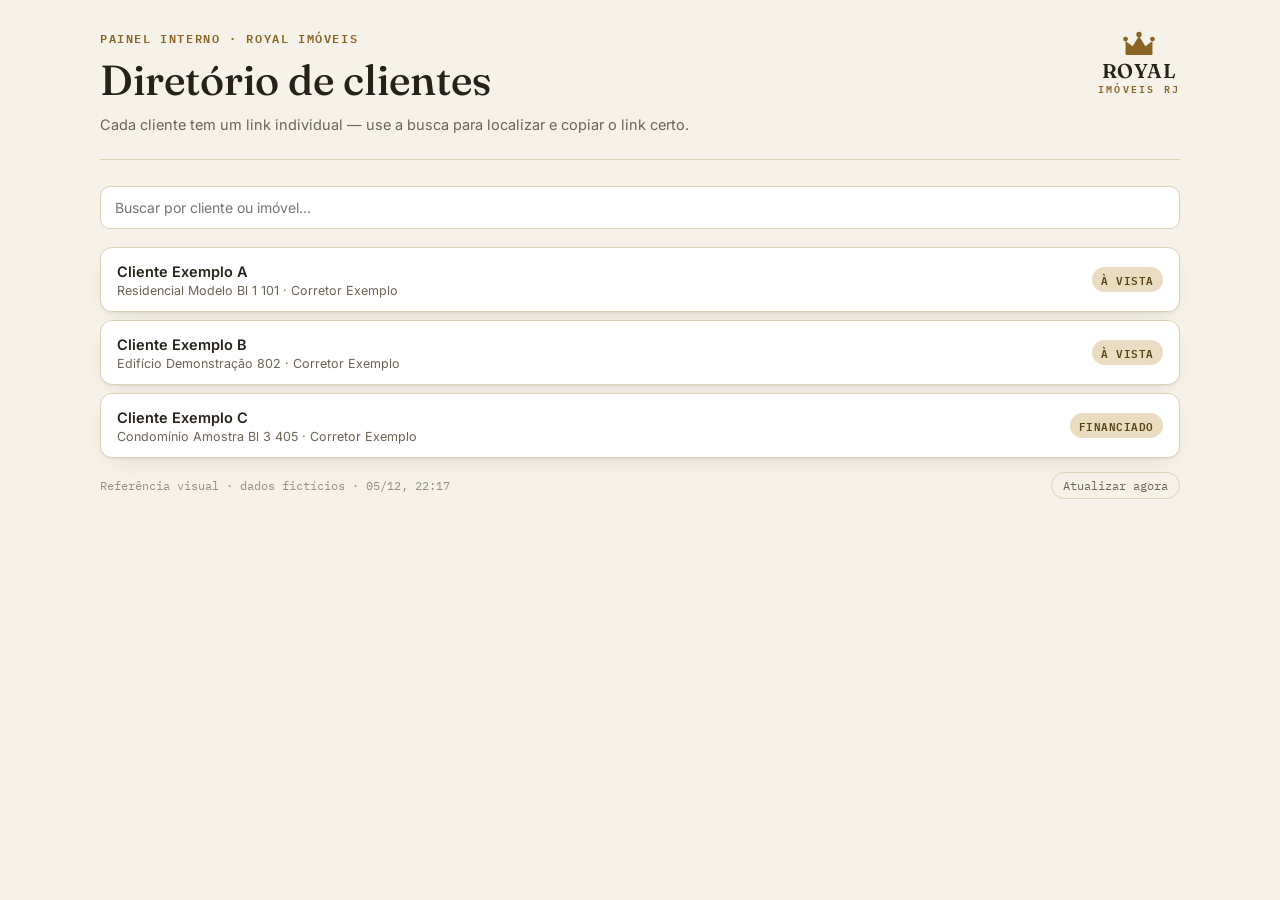
==== royal-imoveis-acompanhamento.html @ 807abe42 "Versiona o protótipo como referência visual O arquivo trazia embutidos nome, imóvel e corretor de 13" ====
<!doctype html>
<html lang="pt-BR">
<head>
<meta charset="utf-8">
<meta name="viewport" content="width=device-width, initial-scale=1">
<title>Royal Imóveis · Acompanhamento de Transação</title>
<link rel="preconnect" href="https://fonts.googleapis.com">
<link rel="preconnect" href="https://fonts.gstatic.com" crossorigin>
<link href="https://fonts.googleapis.com/css2?family=Fraunces:opsz,wght@9..144,400;9..144,500;9..144,600&family=Inter:wght@400;500;600;700&family=IBM+Plex+Mono:wght@500;600&display=swap" rel="stylesheet">
<style>
  :root{
    color-scheme: light dark;
    --bg:#F6F2E9;
    --surface:#FFFFFF;
    --panel:#EFE8D8;
    --panel-line:#E1D6BC;
    --ink:#26221A;
    --ink-soft:#6E6455;
    --ink-faint:#9A907C;
    --border:#DED2B4;
    --accent:#8A6425;
    --accent-deep:#5B4319;
    --accent-soft:#E9DCC0;
    --ok:#3E7A50;
    --ok-bg:#E4EFE3;
    --warn:#B4791E;
    --warn-bg:#F6EAD3;
    --bad:#AC4430;
    --bad-bg:#F5E1DA;
    --idle:#A79C87;
    --idle-bg:#EFEAE0;
    --shadow: 0 1px 2px rgba(38,34,26,.06), 0 8px 24px -12px rgba(38,34,26,.18);
  }
  @media (prefers-color-scheme: dark){
    :root:not([data-theme="light"]){
      --bg:#1B1811;
      --surface:#221E16;
      --panel:#2A251B;
      --panel-line:#3A3323;
      --ink:#EFE8D8;
      --ink-soft:#B6AB93;
      --ink-faint:#867A63;
      --border:#3A3323;
      --accent:#D8AE63;
      --accent-deep:#EFCB8C;
      --accent-soft:#3A311F;
      --ok:#7FBE8F;
      --ok-bg:#233327;
      --warn:#E0AC53;
      --warn-bg:#382C18;
      --bad:#E38468;
      --bad-bg:#3A241D;
      --idle:#8C8067;
      --idle-bg:#2A2619;
      --shadow: 0 1px 2px rgba(0,0,0,.3), 0 8px 24px -12px rgba(0,0,0,.5);
    }
  }
  :root[data-theme="dark"]{
    --bg:#1B1811;
    --surface:#221E16;
    --panel:#2A251B;
    --panel-line:#3A3323;
    --ink:#EFE8D8;
    --ink-soft:#B6AB93;
    --ink-faint:#867A63;
    --border:#3A3323;
    --accent:#D8AE63;
    --accent-deep:#EFCB8C;
    --accent-soft:#3A311F;
    --ok:#7FBE8F;
    --ok-bg:#233327;
    --warn:#E0AC53;
    --warn-bg:#382C18;
    --bad:#E38468;
    --bad-bg:#3A241D;
    --idle:#8C8067;
    --idle-bg:#2A2619;
    --shadow: 0 1px 2px rgba(0,0,0,.3), 0 8px 24px -12px rgba(0,0,0,.5);
  }

  *{box-sizing:border-box;}
  html,body{margin:0;padding:0;}
  body{
    background:var(--bg);
    color:var(--ink);
    font-family:"Inter",system-ui,sans-serif;
    padding-inline:20px;
    padding-block: 28px 60px;
    min-height:100%;
  }
  .wrap{max-width:1080px;margin:0 auto;}

  /* ---------- header ---------- */
  .topbar{
    display:flex;justify-content:space-between;align-items:flex-start;
    gap:24px;flex-wrap:wrap;
    padding-bottom:22px;margin-bottom:26px;
    border-bottom:1px solid var(--border);
  }
  .heading .eyebrow{
    font-family:"IBM Plex Mono",monospace;
    font-size:11.5px;font-weight:600;letter-spacing:.14em;
    text-transform:uppercase;color:var(--accent);
    margin:0 0 10px;
  }
  .heading h1{
    font-family:"Fraunces",serif;
    font-size:clamp(28px,4.2vw,42px);
    font-weight:500;line-height:1.08;margin:0 0 10px;
    text-wrap:balance;
  }
  .heading .meta{
    font-size:14.5px;color:var(--ink-soft);margin:0;line-height:1.6;
  }
  .heading .meta b{color:var(--ink);font-weight:600;}
  .brand{
    display:flex;flex-direction:column;align-items:center;gap:4px;flex-shrink:0;
    padding-top:2px;
  }
  .brand svg{width:34px;height:26px;flex-shrink:0;}
  .brand-text{font-family:"Fraunces",serif;line-height:1.1;text-align:center;}
  .brand-text .r1{font-size:20px;font-weight:600;color:var(--ink);letter-spacing:.03em;display:block;}
  .brand-text .r2{font-size:10px;letter-spacing:.22em;color:var(--accent);text-transform:uppercase;font-family:"IBM Plex Mono",monospace;font-weight:600;display:block;margin-top:1px;}

  /* ---------- progress strip ---------- */
  .progress-row{
    display:flex;align-items:center;gap:16px;margin-bottom:30px;flex-wrap:wrap;
  }
  .progress-track{
    flex:1 1 220px;height:8px;border-radius:99px;background:var(--panel);
    border:1px solid var(--panel-line);overflow:hidden;
  }
  .progress-fill{height:100%;background:var(--accent);border-radius:99px;transition:width .4s ease;}
  .progress-label{
    font-family:"IBM Plex Mono",monospace;font-size:12.5px;color:var(--ink-soft);
    white-space:nowrap;font-variant-numeric:tabular-nums;
  }

  /* ---------- category grid ---------- */
  .grid{
    display:grid;grid-template-columns:repeat(3,1fr);gap:18px;
  }
  @media (max-width:820px){ .grid{grid-template-columns:repeat(2,1fr);} }
  @media (max-width:560px){ .grid{grid-template-columns:1fr;} }

  .card{
    background:var(--surface);border:1px solid var(--border);border-radius:14px;
    padding:18px 18px 16px;box-shadow:var(--shadow);
  }
  .card-head{
    display:flex;justify-content:space-between;align-items:baseline;
    margin-bottom:12px;padding-bottom:10px;border-bottom:1px solid var(--panel-line);
  }
  .card-head h2{
    font-family:"IBM Plex Mono",monospace;font-size:12.5px;font-weight:600;
    letter-spacing:.09em;text-transform:uppercase;color:var(--ink);margin:0;
  }
  .card-head span{
    font-family:"IBM Plex Mono",monospace;font-size:11.5px;color:var(--ink-faint);
    font-variant-numeric:tabular-nums;
  }
  .items{display:flex;flex-direction:column;gap:9px;}
  .item{display:flex;align-items:flex-start;gap:9px;}
  .item .box{
    width:16px;height:16px;border-radius:5px;flex-shrink:0;margin-top:2px;
    display:flex;align-items:center;justify-content:center;
    border:1.5px solid var(--idle);
  }
  .item .box svg{width:10px;height:10px;display:none;}
  .item.st-done .box{background:var(--ok);border-color:var(--ok);}
  .item.st-done .box svg{display:block;stroke:var(--surface);}
  .item.st-progress .box{border-color:var(--warn);background:var(--warn-bg);}
  .item.st-progress .box::after{content:"";width:7px;height:7px;border-radius:99px;background:var(--warn);}
  .item.st-pending .box{border-color:var(--warn);}
  .item.st-late .box{border-color:var(--bad);background:var(--bad-bg);}
  .item.st-late .box::after{content:"";width:7px;height:7px;border-radius:99px;background:var(--bad);}
  .item.st-cancel .box{border-color:var(--ink-faint);background:var(--idle-bg);}
  .item .label{font-size:13.5px;line-height:1.45;color:var(--ink);}
  .item.st-idle .label{color:var(--ink-faint);}
  .item.st-cancel .label{color:var(--ink-faint);text-decoration:line-through;}
  .item .tag{
    display:inline-block;margin-left:7px;padding:1px 7px;border-radius:99px;
    font-family:"IBM Plex Mono",monospace;font-size:10px;font-weight:600;
    letter-spacing:.03em;vertical-align:middle;white-space:nowrap;
  }
  .item.st-progress .tag{background:var(--warn-bg);color:var(--warn);}
  .item.st-pending .tag{background:var(--warn-bg);color:var(--warn);}
  .item.st-late .tag{background:var(--bad-bg);color:var(--bad);}

  /* ---------- legend / footer ---------- */
  .legend{
    display:flex;flex-wrap:wrap;gap:16px;margin-top:26px;padding-top:18px;
    border-top:1px solid var(--border);
  }
  .legend .lg-item{display:flex;align-items:center;gap:6px;font-size:12px;color:var(--ink-soft);}
  .legend .dot{width:10px;height:10px;border-radius:4px;flex-shrink:0;}
  .foot{
    display:flex;justify-content:space-between;align-items:center;gap:12px;flex-wrap:wrap;
    margin-top:14px;font-family:"IBM Plex Mono",monospace;font-size:11.5px;color:var(--ink-faint);
  }
  .foot button{
    font:inherit;background:none;border:1px solid var(--border);color:var(--ink-soft);
    padding:5px 11px;border-radius:99px;cursor:pointer;
  }
  .foot button:hover{border-color:var(--accent);color:var(--accent);}
  .foot button:focus-visible, a:focus-visible, input:focus-visible{outline:2px solid var(--accent);outline-offset:2px;}

  /* ---------- states ---------- */
  .state{padding:60px 20px;text-align:center;color:var(--ink-soft);}
  .state h2{font-family:"Fraunces",serif;font-weight:500;color:var(--ink);font-size:22px;margin:0 0 8px;}
  .state p{font-size:14px;max-width:420px;margin:0 auto;}

  /* ---------- directory (index mode) ---------- */
  .search{
    width:100%;padding:12px 14px;border-radius:10px;border:1px solid var(--border);
    background:var(--surface);color:var(--ink);font:inherit;font-size:14px;margin-bottom:18px;
  }
  .dir-list{display:flex;flex-direction:column;gap:8px;}
  .dir-row{
    display:flex;justify-content:space-between;align-items:center;gap:12px;flex-wrap:wrap;
    background:var(--surface);border:1px solid var(--border);border-radius:12px;
    padding:13px 16px;text-decoration:none;color:inherit;box-shadow:var(--shadow);
  }
  .dir-row:hover{border-color:var(--accent);}
  .dir-main b{font-size:14.5px;font-weight:600;}
  .dir-main div{font-size:12.5px;color:var(--ink-soft);margin-top:2px;}
  .dir-badge{
    font-family:"IBM Plex Mono",monospace;font-size:10.5px;font-weight:600;letter-spacing:.05em;
    text-transform:uppercase;padding:3px 9px;border-radius:99px;background:var(--accent-soft);color:var(--accent-deep);
    white-space:nowrap;
  }
</style>
</head>
<body>
<div class="wrap" id="app">
  <div class="state"><h2>Carregando…</h2><p>Buscando os dados mais recentes da planilha Royal Imóveis.</p></div>
</div>

<script>
(function(){
  // ATENCAO: referencia visual apenas.
  //
  // Este arquivo foi o prototipo do projeto. Ele NAO e o site: a versao real
  // le do Supabase com login por cliente. O que vale aqui e o visual —
  // paleta, tipografia, cards, barra de progresso — que a fase 2 reaproveita.
  //
  // Os dados abaixo sao ficticios. A versao original trazia embutidos os nomes,
  // imoveis e corretores de 13 compradores reais, mais o ID da planilha do
  // Google, e por isso ficou fora do versionamento ate esta limpeza.
  //
  // As etapas seguem a estrutura reestruturada em setembro/2026 (10 a vista,
  // 9 financiado) e usam os rotulos PUBLICOS, que e o que o cliente le.

  var FLOWS = [
    { key:"avista", label:"À Vista" },
    { key:"financiado", label:"Financiado" }
  ];

  var CATEGORY_DEFS = {
    avista: [
      { name:"Contrato", idx:[5,6] },
      { name:"Sinal", idx:[7] },
      { name:"Certidões e ITBI", idx:[8,9] },
      { name:"Escritura", idx:[10,11] },
      { name:"Registro", idx:[12,13] },
      { name:"Entrega", idx:[14] }
    ],
    financiado: [
      { name:"Contrato", idx:[5,6] },
      { name:"Sinal", idx:[7] },
      { name:"Certidões e ITBI", idx:[8,9] },
      { name:"Financiamento", idx:[10] },
      { name:"Registro", idx:[11,12] },
      { name:"Entrega", idx:[13] }
    ]
  };

  var STATUS_META = {
    "concluído":   { cls:"st-done",     label:"Concluído" },
    "em andamento":{ cls:"st-progress", label:"Em andamento" },
    "pendente":    { cls:"st-pending",  label:"Pendente" },
    "atrasado":    { cls:"st-late",     label:"Atrasado" },
    "cancelado":   { cls:"st-cancel",   label:"Cancelado" },
    "não iniciado":{ cls:"st-idle",     label:"" }
  };

  function slugify(s){
    return (s || "").toString().normalize("NFD").replace(/[̀-ͯ]/g,"")
      .toLowerCase().trim().replace(/[^a-z0-9]+/g,"-").replace(/(^-+|-+$)/g,"");
  }

  function fmtTime(d){
    return d.toLocaleString("pt-BR", { hour:"2-digit", minute:"2-digit", day:"2-digit", month:"2-digit" });
  }

  var MOCK = {
    avista: {
      header: ["ID","Data da Assinatura","Cliente","Imóvel / Empreendimento","Corretor",
        "Preparação da minuta do contrato","Análise e quitação de ônus",
        "Pagamento do sinal","Emissão de certidões","Emissão do ITBI",
        "Documentação em análise no cartório","Agendamento da escritura",
        "Escritura enviada para registro","Registro em andamento",
        "Entrega da documentação final"],
      rows: [
        ["1","2026-06-01","Cliente Exemplo A","Residencial Modelo Bl 1 101","Corretor Exemplo",
         "Concluído","Concluído","Concluído","Concluído","Concluído",
         "Concluído","Em andamento","Não iniciado","Não iniciado","Não iniciado"],
        ["2","2026-08-15","Cliente Exemplo B","Edifício Demonstração 802","Corretor Exemplo",
         "Concluído","Concluído","Em andamento","Não iniciado","Não iniciado",
         "Não iniciado","Não iniciado","Não iniciado","Não iniciado","Não iniciado"]
      ]
    },
    financiado: {
      header: ["ID","Data da Assinatura","Cliente","Imóvel / Empreendimento","Corretor",
        "Preparação da minuta do contrato","Análise e quitação de ônus",
        "Pagamento do sinal","Emissão de certidões","Emissão do ITBI",
        "Aguardando contrato do banco","Contrato enviado para registro",
        "Registro em andamento","Entrega da documentação final"],
      rows: [
        ["1","2026-07-10","Cliente Exemplo C","Condomínio Amostra Bl 3 405","Corretor Exemplo",
         "Concluído","Concluído","Concluído","Concluído","Em andamento",
         "Não iniciado","Não iniciado","Não iniciado","Não iniciado"]
      ]
    }
  };

  async function loadClients(){
    var all = [];
    for (var i = 0; i < FLOWS.length; i++){
      var flow = FLOWS[i];
      var dados = MOCK[flow.key];
      for (var r = 0; r < dados.rows.length; r++){
        var row = dados.rows[r];
        all.push({
          flow: flow.key,
          flowLabel: flow.label,
          id: row[0],
          cliente: (row[2] || "").trim(),
          imovel: (row[3] || "").trim(),
          corretor: (row[4] || "").trim(),
          header: dados.header,
          row: row
        });
      }
    }
    return all;
  }

  function buildCategories(client){
    var defs = CATEGORY_DEFS[client.flow];
    return defs.map(function(def){
      var items = def.idx.map(function(i){
        var raw = (client.row[i] || "Não iniciado").trim();
        var key = raw.toLowerCase();
        var meta = STATUS_META[key] || { cls:"st-idle", label:raw };
        return { text: client.header[i], status: raw, meta: meta };
      });
      var done = items.filter(function(it){ return it.meta.cls === "st-done"; }).length;
      return { name: def.name, items: items, done: done, total: items.length };
    });
  }

  function overallProgress(categories){
    var done = 0, total = 0;
    categories.forEach(function(c){ done += c.done; total += c.total; });
    return { done: done, total: total, pct: total ? Math.round((done/total)*100) : 0 };
  }

  var BRAND_SVG = '<svg viewBox="0 0 48 36" xmlns="http://www.w3.org/2000/svg">'
    + '<path d="M5 32 L5 15 L15 22.5 L24 8 L33 22.5 L43 15 L43 32 Z" fill="var(--accent)"/>'
    + '<circle cx="5" cy="12.5" r="3.4" fill="var(--accent)"/>'
    + '<circle cx="24" cy="6" r="3.8" fill="var(--accent)"/>'
    + '<circle cx="43" cy="12.5" r="3.4" fill="var(--accent)"/>'
    + '<rect x="5" y="31" width="38" height="4" rx="1.3" fill="var(--accent)"/>'
    + '</svg>';

  function brandBlock(){
    return '<div class="brand">' + BRAND_SVG +
      '<div class="brand-text"><span class="r1">ROYAL</span><span class="r2">Imóveis RJ</span></div></div>';
  }

  function checkSvg(){
    return '<svg viewBox="0 0 10 10"><polyline points="1,5.2 4,8 9,1.5" fill="none" stroke-width="1.6" stroke-linecap="round" stroke-linejoin="round"/></svg>';
  }

  function renderClient(client, categories){
    var prog = overallProgress(categories);
    var app = document.getElementById("app");

    var cardsHtml = categories.map(function(cat){
      var itemsHtml = cat.items.map(function(it){
        var tag = (it.meta.label && it.meta.cls !== "st-done" && it.meta.cls !== "st-idle")
          ? '<span class="tag">' + it.meta.label + '</span>' : "";
        return '<div class="item ' + it.meta.cls + '"><span class="box">' + (it.meta.cls === "st-done" ? checkSvg() : "") + '</span>'
          + '<span class="label">' + it.text + tag + '</span></div>';
      }).join("");
      return '<div class="card"><div class="card-head"><h2>' + cat.name + '</h2>'
        + '<span>' + cat.done + '/' + cat.total + '</span></div>'
        + '<div class="items">' + itemsHtml + '</div></div>';
    }).join("");

    app.innerHTML =
      '<div class="topbar">'
        + '<div class="heading">'
          + '<p class="eyebrow">Acompanhamento de transação</p>'
          + '<h1>' + (client.imovel || client.cliente) + '</h1>'
          + '<p class="meta">Cliente: <b>' + client.cliente + '</b> · Corretor responsável: <b>' + (client.corretor || "—") + '</b> · Modalidade: <b>' + client.flowLabel + '</b></p>'
        + '</div>'
        + brandBlock()
      + '</div>'
      + '<div class="progress-row">'
        + '<div class="progress-track"><div class="progress-fill" style="width:' + prog.pct + '%"></div></div>'
        + '<div class="progress-label">' + prog.done + ' de ' + prog.total + ' etapas concluídas · ' + prog.pct + '%</div>'
      + '</div>'
      + '<div class="grid">' + cardsHtml + '</div>'
      + '<div class="legend">'
        + '<div class="lg-item"><span class="dot" style="background:var(--ok)"></span>Concluído</div>'
        + '<div class="lg-item"><span class="dot" style="background:var(--warn)"></span>Em andamento / pendente</div>'
        + '<div class="lg-item"><span class="dot" style="background:var(--bad)"></span>Atrasado</div>'
        + '<div class="lg-item"><span class="dot" style="border:1.5px solid var(--idle);background:transparent"></span>Não iniciado</div>'
      + '</div>'
      + '<div class="foot"><span id="updated-at"></span><button id="refresh-btn">Atualizar agora</button></div>';

    document.getElementById("refresh-btn").addEventListener("click", function(){ boot(true); });
    setUpdatedAt();
  }

  function setUpdatedAt(){
    var el = document.getElementById("updated-at");
    if (!el) return;
    el.textContent = "Referência visual · dados fictícios · " + fmtTime(new Date());
  }

  function renderNotFound(name){
    document.getElementById("app").innerHTML =
      '<div class="topbar"><div class="heading"><p class="eyebrow">Acompanhamento de transação</p>'
      + '<h1>Cliente não encontrado</h1>'
      + '<p class="meta">Não localizamos "<b>' + name + '</b>" na planilha de controle.</p></div>' + brandBlock() + '</div>'
      + '<div class="state"><p>Confira se o link está correto ou fale com seu corretor Royal Imóveis para receber o link atualizado.</p></div>';
  }

  function renderError(){
    document.getElementById("app").innerHTML =
      '<div class="topbar"><div class="heading"><p class="eyebrow">Acompanhamento de transação</p>'
      + '<h1>Não foi possível carregar</h1>'
      + '<p class="meta">Tente novamente em instantes.</p></div>' + brandBlock() + '</div>'
      + '<div class="state"><button id="retry-btn" style="font:inherit;padding:9px 18px;border-radius:99px;border:1px solid var(--border);background:var(--surface);color:var(--ink);cursor:pointer;">Tentar novamente</button></div>';
    var b = document.getElementById("retry-btn");
    if (b) b.addEventListener("click", function(){ boot(true); });
  }

  function renderDirectory(clients){
    var rows = clients.slice().sort(function(a,b){ return a.cliente.localeCompare(b.cliente, "pt-BR"); });
    var app = document.getElementById("app");

    function draw(filter){
      var f = slugify(filter || "");
      var visible = rows.filter(function(c){
        return !f || slugify(c.cliente).indexOf(f) > -1 || slugify(c.imovel).indexOf(f) > -1;
      });
      var listHtml = visible.map(function(c){
        var slug = slugify(c.cliente);
        return '<a class="dir-row" href="?c=' + encodeURIComponent(slug) + '">'
          + '<div class="dir-main"><b>' + c.cliente + '</b><div>' + (c.imovel || "—") + ' · ' + (c.corretor || "—") + '</div></div>'
          + '<span class="dir-badge">' + c.flowLabel + '</span></a>';
      }).join("") || '<p style="color:var(--ink-faint);font-size:13.5px;">Nenhum cliente encontrado.</p>';
      document.getElementById("dir-list").innerHTML = listHtml;
    }

    app.innerHTML =
      '<div class="topbar"><div class="heading"><p class="eyebrow">Painel interno · Royal Imóveis</p>'
      + '<h1>Diretório de clientes</h1>'
      + '<p class="meta">Cada cliente tem um link individual — use a busca para localizar e copiar o link certo.</p></div>' + brandBlock() + '</div>'
      + '<input class="search" id="dir-search" type="text" placeholder="Buscar por cliente ou imóvel…">'
      + '<div class="dir-list" id="dir-list"></div>'
      + '<div class="foot"><span id="updated-at"></span><button id="refresh-btn">Atualizar agora</button></div>';

    draw("");
    document.getElementById("dir-search").addEventListener("input", function(e){ draw(e.target.value); });
    document.getElementById("refresh-btn").addEventListener("click", function(){ boot(true); });
    setUpdatedAt();
  }

  var AUTO_REFRESH_MS = 90000;
  var timer = null;

  async function boot(manual){
    try{
      var clients = await loadClients();
      var params = new URLSearchParams(location.search);
      var target = params.get("c") || params.get("cliente");
      if (target){
        var wanted = slugify(target);
        var match = clients.find(function(c){ return slugify(c.cliente) === wanted; })
          || clients.find(function(c){ return slugify(c.cliente).indexOf(wanted) > -1; });
        if (match){
          renderClient(match, buildCategories(match));
        } else {
          renderNotFound(target);
        }
      } else {
        renderDirectory(clients);
      }
    } catch(e){
      renderError();
    } finally {
      if (timer) clearTimeout(timer);
      timer = setTimeout(function(){ boot(false); }, AUTO_REFRESH_MS);
    }
  }

  boot(false);
})();
</script>
</body>
</html>
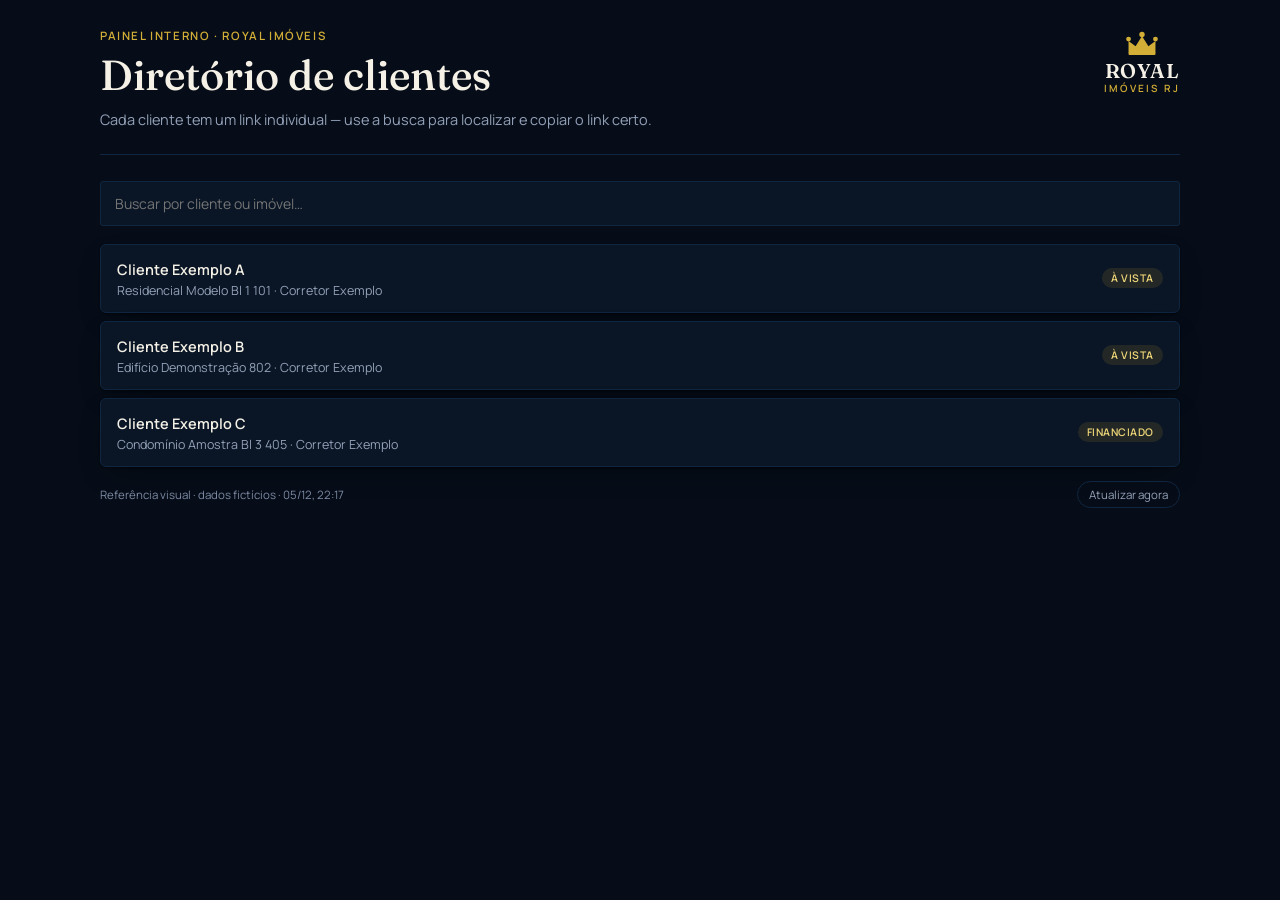
==== commit 8ca55773: "Repagina o protótipo com a paleta do institucional Mesma troca feita no site: navy escuro com dourad" ====
--- a/royal-imoveis-acompanhamento.html
+++ b/royal-imoveis-acompanhamento.html
@@ -6,76 +6,34 @@
 <title>Royal Imóveis · Acompanhamento de Transação</title>
 <link rel="preconnect" href="https://fonts.googleapis.com">
 <link rel="preconnect" href="https://fonts.gstatic.com" crossorigin>
-<link href="https://fonts.googleapis.com/css2?family=Fraunces:opsz,wght@9..144,400;9..144,500;9..144,600&family=Inter:wght@400;500;600;700&family=IBM+Plex+Mono:wght@500;600&display=swap" rel="stylesheet">
+<link href="https://fonts.googleapis.com/css2?family=Fraunces:opsz,wght@9..144,400;9..144,500;9..144,600;9..144,700&family=Manrope:wght@400;500;600;700;800&display=swap" rel="stylesheet">
 <style>
+  /* Paleta do site institucional royalimoveis.netlify.app. Valores lidos de
+     la, nao estimados. Só escuro, como o institucional. */
   :root{
-    color-scheme: light dark;
-    --bg:#F6F2E9;
-    --surface:#FFFFFF;
-    --panel:#EFE8D8;
-    --panel-line:#E1D6BC;
-    --ink:#26221A;
-    --ink-soft:#6E6455;
-    --ink-faint:#9A907C;
-    --border:#DED2B4;
-    --accent:#8A6425;
-    --accent-deep:#5B4319;
-    --accent-soft:#E9DCC0;
-    --ok:#3E7A50;
-    --ok-bg:#E4EFE3;
-    --warn:#B4791E;
-    --warn-bg:#F6EAD3;
-    --bad:#AC4430;
-    --bad-bg:#F5E1DA;
-    --idle:#A79C87;
-    --idle-bg:#EFEAE0;
-    --shadow: 0 1px 2px rgba(38,34,26,.06), 0 8px 24px -12px rgba(38,34,26,.18);
-  }
-  @media (prefers-color-scheme: dark){
-    :root:not([data-theme="light"]){
-      --bg:#1B1811;
-      --surface:#221E16;
-      --panel:#2A251B;
-      --panel-line:#3A3323;
-      --ink:#EFE8D8;
-      --ink-soft:#B6AB93;
-      --ink-faint:#867A63;
-      --border:#3A3323;
-      --accent:#D8AE63;
-      --accent-deep:#EFCB8C;
-      --accent-soft:#3A311F;
-      --ok:#7FBE8F;
-      --ok-bg:#233327;
-      --warn:#E0AC53;
-      --warn-bg:#382C18;
-      --bad:#E38468;
-      --bad-bg:#3A241D;
-      --idle:#8C8067;
-      --idle-bg:#2A2619;
-      --shadow: 0 1px 2px rgba(0,0,0,.3), 0 8px 24px -12px rgba(0,0,0,.5);
-    }
-  }
-  :root[data-theme="dark"]{
-    --bg:#1B1811;
-    --surface:#221E16;
-    --panel:#2A251B;
-    --panel-line:#3A3323;
-    --ink:#EFE8D8;
-    --ink-soft:#B6AB93;
-    --ink-faint:#867A63;
-    --border:#3A3323;
-    --accent:#D8AE63;
-    --accent-deep:#EFCB8C;
-    --accent-soft:#3A311F;
-    --ok:#7FBE8F;
-    --ok-bg:#233327;
-    --warn:#E0AC53;
-    --warn-bg:#382C18;
-    --bad:#E38468;
-    --bad-bg:#3A241D;
-    --idle:#8C8067;
-    --idle-bg:#2A2619;
-    --shadow: 0 1px 2px rgba(0,0,0,.3), 0 8px 24px -12px rgba(0,0,0,.5);
+    color-scheme: dark;
+    --navy-950:#060D18; --navy-900:#0A1626; --navy-800:#102640; --navy-700:#1C3557;
+    --cream:#F5F1E6;    --slate:#93A1B8;    --slate-dim:#7C8AA3;
+    --gold:#D4AF37;     --gold-light:#F0D778;
+
+    --bg:var(--navy-950);
+    --surface:var(--navy-900);
+    --panel:var(--navy-800);
+    --panel-line:var(--navy-700);
+    --ink:var(--cream);
+    --ink-soft:var(--slate);
+    --ink-faint:var(--slate-dim);
+    --border:var(--navy-800);
+    --accent:var(--gold);
+    --accent-deep:var(--gold-light);
+    --accent-soft:rgba(212,175,55,.12);
+
+    --ok:#4FB286;       --ok-bg:rgba(79,178,134,.12);
+    --warn:var(--gold); --warn-bg:var(--accent-soft);
+    --bad:#E0685C;      --bad-bg:rgba(224,104,92,.12);
+    --idle:var(--slate-dim); --idle-bg:rgba(147,161,184,.07);
+
+    --shadow: 0 1px 2px rgba(0,0,0,.4), 0 10px 30px -14px rgba(0,0,0,.7);
   }
 
   *{box-sizing:border-box;}
@@ -83,7 +41,7 @@
   body{
     background:var(--bg);
     color:var(--ink);
-    font-family:"Inter",system-ui,sans-serif;
+    font-family:"Manrope",system-ui,sans-serif;
     padding-inline:20px;
     padding-block: 28px 60px;
     min-height:100%;
@@ -98,7 +56,7 @@
     border-bottom:1px solid var(--border);
   }
   .heading .eyebrow{
-    font-family:"IBM Plex Mono",monospace;
+    font-family:"Manrope",sans-serif;
     font-size:11.5px;font-weight:600;letter-spacing:.14em;
     text-transform:uppercase;color:var(--accent);
     margin:0 0 10px;
@@ -120,7 +78,7 @@
   .brand svg{width:34px;height:26px;flex-shrink:0;}
   .brand-text{font-family:"Fraunces",serif;line-height:1.1;text-align:center;}
   .brand-text .r1{font-size:20px;font-weight:600;color:var(--ink);letter-spacing:.03em;display:block;}
-  .brand-text .r2{font-size:10px;letter-spacing:.22em;color:var(--accent);text-transform:uppercase;font-family:"IBM Plex Mono",monospace;font-weight:600;display:block;margin-top:1px;}
+  .brand-text .r2{font-size:10px;letter-spacing:.22em;color:var(--accent);text-transform:uppercase;font-family:"Manrope",sans-serif;font-weight:600;display:block;margin-top:1px;}
 
   /* ---------- progress strip ---------- */
   .progress-row{
@@ -132,7 +90,7 @@
   }
   .progress-fill{height:100%;background:var(--accent);border-radius:99px;transition:width .4s ease;}
   .progress-label{
-    font-family:"IBM Plex Mono",monospace;font-size:12.5px;color:var(--ink-soft);
+    font-family:"Manrope",sans-serif;font-size:12.5px;color:var(--ink-soft);
     white-space:nowrap;font-variant-numeric:tabular-nums;
   }
 
@@ -144,7 +102,7 @@
   @media (max-width:560px){ .grid{grid-template-columns:1fr;} }
 
   .card{
-    background:var(--surface);border:1px solid var(--border);border-radius:14px;
+    background:var(--surface);border:1px solid var(--border);border-radius:6px;
     padding:18px 18px 16px;box-shadow:var(--shadow);
   }
   .card-head{
@@ -152,17 +110,17 @@
     margin-bottom:12px;padding-bottom:10px;border-bottom:1px solid var(--panel-line);
   }
   .card-head h2{
-    font-family:"IBM Plex Mono",monospace;font-size:12.5px;font-weight:600;
+    font-family:"Manrope",sans-serif;font-size:12.5px;font-weight:600;
     letter-spacing:.09em;text-transform:uppercase;color:var(--ink);margin:0;
   }
   .card-head span{
-    font-family:"IBM Plex Mono",monospace;font-size:11.5px;color:var(--ink-faint);
+    font-family:"Manrope",sans-serif;font-size:11.5px;color:var(--ink-faint);
     font-variant-numeric:tabular-nums;
   }
   .items{display:flex;flex-direction:column;gap:9px;}
   .item{display:flex;align-items:flex-start;gap:9px;}
   .item .box{
-    width:16px;height:16px;border-radius:5px;flex-shrink:0;margin-top:2px;
+    width:16px;height:16px;border-radius:3px;flex-shrink:0;margin-top:2px;
     display:flex;align-items:center;justify-content:center;
     border:1.5px solid var(--idle);
   }
@@ -180,7 +138,7 @@
   .item.st-cancel .label{color:var(--ink-faint);text-decoration:line-through;}
   .item .tag{
     display:inline-block;margin-left:7px;padding:1px 7px;border-radius:99px;
-    font-family:"IBM Plex Mono",monospace;font-size:10px;font-weight:600;
+    font-family:"Manrope",sans-serif;font-size:10px;font-weight:600;
     letter-spacing:.03em;vertical-align:middle;white-space:nowrap;
   }
   .item.st-progress .tag{background:var(--warn-bg);color:var(--warn);}
@@ -193,10 +151,10 @@
     border-top:1px solid var(--border);
   }
   .legend .lg-item{display:flex;align-items:center;gap:6px;font-size:12px;color:var(--ink-soft);}
-  .legend .dot{width:10px;height:10px;border-radius:4px;flex-shrink:0;}
+  .legend .dot{width:10px;height:10px;border-radius:3px;flex-shrink:0;}
   .foot{
     display:flex;justify-content:space-between;align-items:center;gap:12px;flex-wrap:wrap;
-    margin-top:14px;font-family:"IBM Plex Mono",monospace;font-size:11.5px;color:var(--ink-faint);
+    margin-top:14px;font-family:"Manrope",sans-serif;font-size:11.5px;color:var(--ink-faint);
   }
   .foot button{
     font:inherit;background:none;border:1px solid var(--border);color:var(--ink-soft);
@@ -212,20 +170,20 @@
 
   /* ---------- directory (index mode) ---------- */
   .search{
-    width:100%;padding:12px 14px;border-radius:10px;border:1px solid var(--border);
+    width:100%;padding:12px 14px;border-radius:3px;border:1px solid var(--border);
     background:var(--surface);color:var(--ink);font:inherit;font-size:14px;margin-bottom:18px;
   }
   .dir-list{display:flex;flex-direction:column;gap:8px;}
   .dir-row{
     display:flex;justify-content:space-between;align-items:center;gap:12px;flex-wrap:wrap;
-    background:var(--surface);border:1px solid var(--border);border-radius:12px;
+    background:var(--surface);border:1px solid var(--border);border-radius:6px;
     padding:13px 16px;text-decoration:none;color:inherit;box-shadow:var(--shadow);
   }
   .dir-row:hover{border-color:var(--accent);}
   .dir-main b{font-size:14.5px;font-weight:600;}
   .dir-main div{font-size:12.5px;color:var(--ink-soft);margin-top:2px;}
   .dir-badge{
-    font-family:"IBM Plex Mono",monospace;font-size:10.5px;font-weight:600;letter-spacing:.05em;
+    font-family:"Manrope",sans-serif;font-size:10.5px;font-weight:600;letter-spacing:.05em;
     text-transform:uppercase;padding:3px 9px;border-radius:99px;background:var(--accent-soft);color:var(--accent-deep);
     white-space:nowrap;
   }
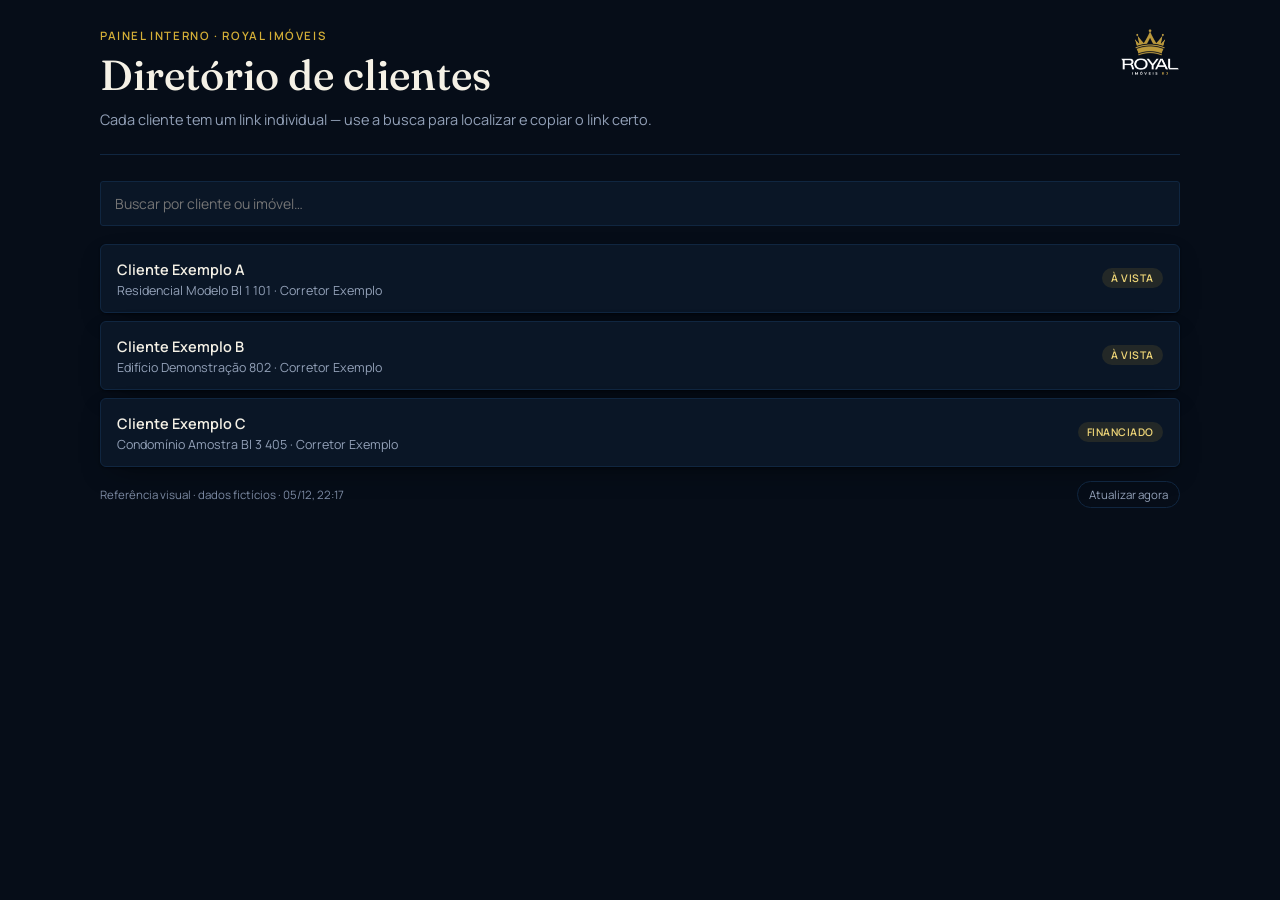
==== commit 0e082be3: "Alinha o protótipo ao logo oficial Mesma troca feita no site: a coroa desenhada à mão e o lettering " ====
--- a/royal-imoveis-acompanhamento.html
+++ b/royal-imoveis-acompanhamento.html
@@ -71,14 +71,11 @@
     font-size:14.5px;color:var(--ink-soft);margin:0;line-height:1.6;
   }
   .heading .meta b{color:var(--ink);font-weight:600;}
-  .brand{
-    display:flex;flex-direction:column;align-items:center;gap:4px;flex-shrink:0;
-    padding-top:2px;
-  }
-  .brand svg{width:34px;height:26px;flex-shrink:0;}
-  .brand-text{font-family:"Fraunces",serif;line-height:1.1;text-align:center;}
-  .brand-text .r1{font-size:20px;font-weight:600;color:var(--ink);letter-spacing:.03em;display:block;}
-  .brand-text .r2{font-size:10px;letter-spacing:.22em;color:var(--accent);text-transform:uppercase;font-family:"Manrope",sans-serif;font-weight:600;display:block;margin-top:1px;}
+  /* Logo oficial da Royal, com o lettering junto. A imagem mora em site/, para
+     não duplicar o binário — este arquivo é referência de layout e roda pelo
+     mesmo servidor estático. */
+  .brand{display:flex;align-items:center;flex-shrink:0;}
+  .brand img{height:48px;width:auto;display:block;}
 
   /* ---------- progress strip ---------- */
   .progress-row{
@@ -324,17 +321,10 @@
     return { done: done, total: total, pct: total ? Math.round((done/total)*100) : 0 };
   }
 
-  var BRAND_SVG = '<svg viewBox="0 0 48 36" xmlns="http://www.w3.org/2000/svg">'
-    + '<path d="M5 32 L5 15 L15 22.5 L24 8 L33 22.5 L43 15 L43 32 Z" fill="var(--accent)"/>'
-    + '<circle cx="5" cy="12.5" r="3.4" fill="var(--accent)"/>'
-    + '<circle cx="24" cy="6" r="3.8" fill="var(--accent)"/>'
-    + '<circle cx="43" cy="12.5" r="3.4" fill="var(--accent)"/>'
-    + '<rect x="5" y="31" width="38" height="4" rx="1.3" fill="var(--accent)"/>'
-    + '</svg>';
-
   function brandBlock(){
-    return '<div class="brand">' + BRAND_SVG +
-      '<div class="brand-text"><span class="r1">ROYAL</span><span class="r2">Imóveis RJ</span></div></div>';
+    return '<div class="brand">'
+      + '<img src="site/assets/royal-logo.png" alt="Royal Imóveis RJ">'
+      + '</div>';
   }
 
   function checkSvg(){
